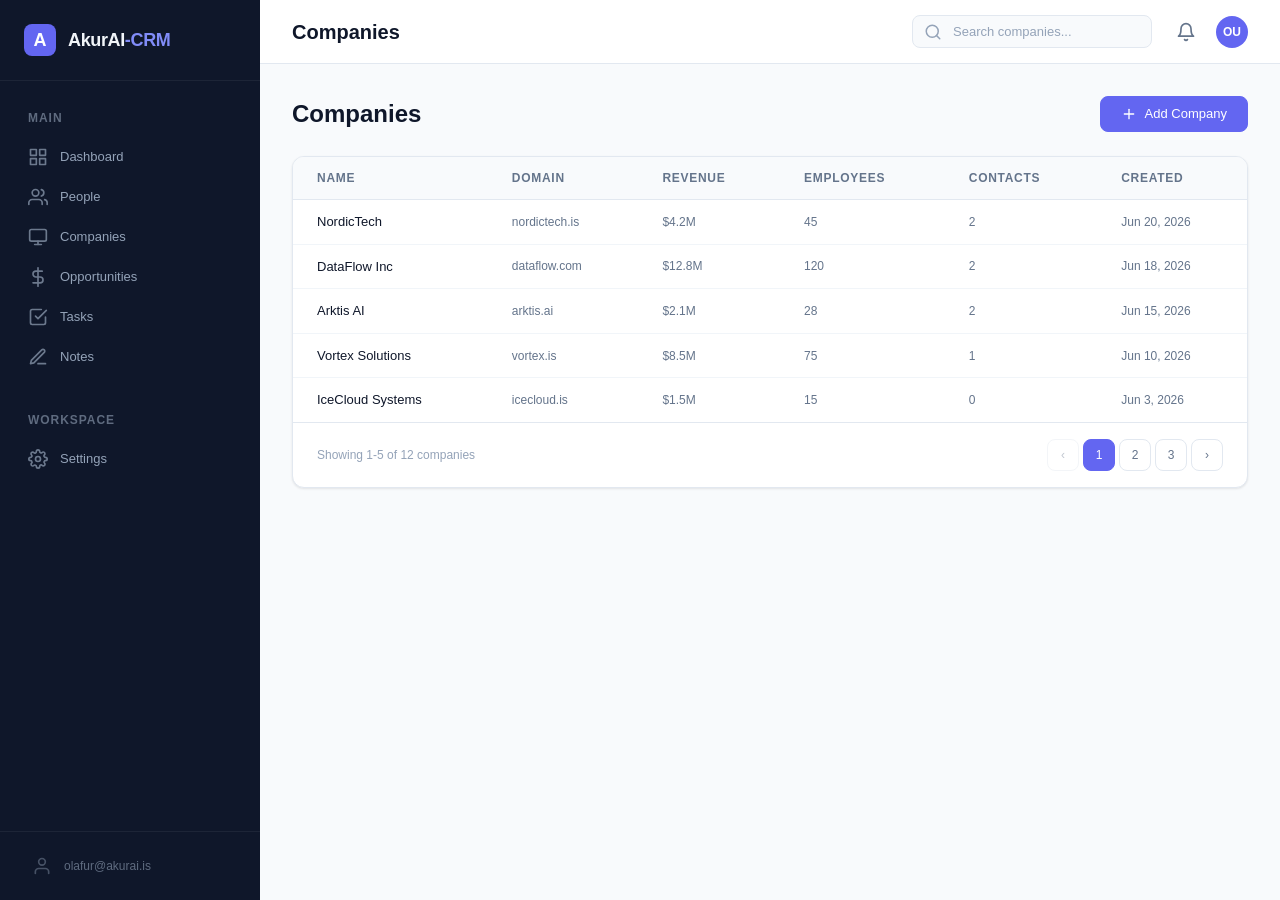
==== site/frontend/companies.html @ d7881502 "feat: initial AkurAI-CRM implementation - Core data model: Person, Company, Opportunity, Task, Note " ====
<!DOCTYPE html>
<html lang="en">
<head>
  <meta charset="UTF-8">
  <meta name="viewport" content="width=device-width, initial-scale=1.0">
  <title>Companies — AkurAI-CRM</title>
  <link rel="stylesheet" href="styles.css">
</head>
<body>
  <div class="app-shell">
    <aside class="sidebar">
      <div class="sidebar-brand">
        <div class="sidebar-brand-icon">A</div>
        <div class="sidebar-brand-text">AkurAI<span>-CRM</span></div>
      </div>
      <nav class="sidebar-nav">
        <div class="sidebar-section">Main</div>
        <a href="/dashboard.html" class="nav-link">
          <svg viewBox="0 0 24 24" fill="none" stroke="currentColor" stroke-width="2" stroke-linecap="round" stroke-linejoin="round"><rect x="3" y="3" width="7" height="7"/><rect x="14" y="3" width="7" height="7"/><rect x="14" y="14" width="7" height="7"/><rect x="3" y="14" width="7" height="7"/></svg>
          Dashboard
        </a>
        <a href="/people.html" class="nav-link">
          <svg viewBox="0 0 24 24" fill="none" stroke="currentColor" stroke-width="2" stroke-linecap="round" stroke-linejoin="round"><path d="M17 21v-2a4 4 0 0 0-4-4H5a4 4 0 0 0-4 4v2"/><circle cx="9" cy="7" r="4"/><path d="M23 21v-2a4 4 0 0 0-3-3.87"/><path d="M16 3.13a4 4 0 0 1 0 7.75"/></svg>
          People
        </a>
        <a href="/companies.html" class="nav-link active">
          <svg viewBox="0 0 24 24" fill="none" stroke="currentColor" stroke-width="2" stroke-linecap="round" stroke-linejoin="round"><rect x="2" y="3" width="20" height="14" rx="2" ry="2"/><line x1="8" y1="21" x2="16" y2="21"/><line x1="12" y1="17" x2="12" y2="21"/></svg>
          Companies
        </a>
        <a href="/opportunities.html" class="nav-link">
          <svg viewBox="0 0 24 24" fill="none" stroke="currentColor" stroke-width="2" stroke-linecap="round" stroke-linejoin="round"><line x1="12" y1="1" x2="12" y2="23"/><path d="M17 5H9.5a3.5 3.5 0 0 0 0 7h5a3.5 3.5 0 0 1 0 7H6"/></svg>
          Opportunities
        </a>
        <a href="/tasks.html" class="nav-link">
          <svg viewBox="0 0 24 24" fill="none" stroke="currentColor" stroke-width="2" stroke-linecap="round" stroke-linejoin="round"><path d="M9 11l3 3L22 4"/><path d="M21 12v7a2 2 0 0 1-2 2H5a2 2 0 0 1-2-2V5a2 2 0 0 1 2-2h11"/></svg>
          Tasks
        </a>
        <a href="/notes.html" class="nav-link">
          <svg viewBox="0 0 24 24" fill="none" stroke="currentColor" stroke-width="2" stroke-linecap="round" stroke-linejoin="round"><path d="M12 20h9"/><path d="M16.5 3.5a2.121 2.121 0 0 1 3 3L7 19l-4 1 1-4L16.5 3.5z"/></svg>
          Notes
        </a>
        <div class="sidebar-section" style="margin-top:var(--space-4);">Workspace</div>
        <a href="/settings.html" class="nav-link">
          <svg viewBox="0 0 24 24" fill="none" stroke="currentColor" stroke-width="2" stroke-linecap="round" stroke-linejoin="round"><circle cx="12" cy="12" r="3"/><path d="M19.4 15a1.65 1.65 0 0 0 .33 1.82l.06.06a2 2 0 0 1 0 2.83 2 2 0 0 1-2.83 0l-.06-.06a1.65 1.65 0 0 0-1.82-.33 1.65 1.65 0 0 0-1 1.51V21a2 2 0 0 1-2 2 2 2 0 0 1-2-2v-.09A1.65 1.65 0 0 0 9 19.4a1.65 1.65 0 0 0-1.82.33l-.06.06a2 2 0 0 1-2.83 0 2 2 0 0 1 0-2.83l.06-.06A1.65 1.65 0 0 0 4.68 15a1.65 1.65 0 0 0-1.51-1H3a2 2 0 0 1-2-2 2 2 0 0 1 2-2h.09A1.65 1.65 0 0 0 4.6 9a1.65 1.65 0 0 0-.33-1.82l-.06-.06a2 2 0 0 1 0-2.83 2 2 0 0 1 2.83 0l.06.06A1.65 1.65 0 0 0 9 4.68a1.65 1.65 0 0 0 1-1.51V3a2 2 0 0 1 2-2 2 2 0 0 1 2 2v.09a1.65 1.65 0 0 0 1 1.51 1.65 1.65 0 0 0 1.82-.33l.06-.06a2 2 0 0 1 2.83 0 2 2 0 0 1 0 2.83l-.06.06a1.65 1.65 0 0 0-.33 1.82V9a1.65 1.65 0 0 0 1.51 1H21a2 2 0 0 1 2 2 2 2 0 0 1-2 2h-.09a1.65 1.65 0 0 0-1.51 1z"/></svg>
          Settings
        </a>
      </nav>
      <div class="sidebar-footer">
        <div class="nav-link" style="cursor:default;opacity:0.6;">
          <svg viewBox="0 0 24 24" fill="none" stroke="currentColor" stroke-width="2" stroke-linecap="round" stroke-linejoin="round"><path d="M20 21v-2a4 4 0 0 0-4-4H8a4 4 0 0 0-4 4v2"/><circle cx="12" cy="7" r="4"/></svg>
          <span style="font-size:var(--text-xs);">olafur@akurai.is</span>
        </div>
      </div>
    </aside>

    <div class="main-area">
      <header class="topbar">
        <div class="topbar-title">Companies</div>
        <div class="topbar-spacer"></div>
        <div class="search-bar" style="width:240px;">
          <svg viewBox="0 0 24 24" fill="none" stroke="currentColor" stroke-width="2" stroke-linecap="round" stroke-linejoin="round"><circle cx="11" cy="11" r="8"/><line x1="21" y1="21" x2="16.65" y2="16.65"/></svg>
          <input type="text" placeholder="Search companies..." id="search-companies">
        </div>
        <div class="topbar-actions">
          <button class="icon-btn" id="notif-btn">
            <svg viewBox="0 0 24 24" fill="none" stroke="currentColor" stroke-width="2" stroke-linecap="round" stroke-linejoin="round"><path d="M18 8A6 6 0 0 0 6 8c0 7-3 9-3 9h18s-3-2-3-9"/><path d="M13.73 21a2 2 0 0 1-3.46 0"/></svg>
          </button>
          <div class="avatar" id="avatar-btn" style="cursor:pointer;" title="Profile">OU</div>
        </div>
      </header>

      <div class="main-content">
        <div class="page-header">
          <h1>Companies</h1>
          <div class="page-header-actions">
            <a href="#" class="btn btn-primary" onclick="alert('Add Company modal would open')">
              <svg viewBox="0 0 24 24" fill="none" stroke="currentColor" stroke-width="2" stroke-linecap="round" stroke-linejoin="round"><line x1="12" y1="5" x2="12" y2="19"/><line x1="5" y1="12" x2="19" y2="12"/></svg>
              Add Company
            </a>
          </div>
        </div>

        <div class="table-container">
          <table>
            <thead>
              <tr>
                <th class="sortable">Name</th>
                <th>Domain</th>
                <th>Revenue</th>
                <th>Employees</th>
                <th>Contacts</th>
                <th>Created</th>
              </tr>
            </thead>
            <tbody id="companies-table-body">
              <tr>
                <td><a href="/company-detail.html" style="font-weight:var(--weight-medium);">NordicTech</a></td>
                <td class="cell-muted">nordictech.is</td>
                <td class="cell-muted">$4.2M</td>
                <td class="cell-muted">45</td>
                <td class="cell-muted">2</td>
                <td class="cell-muted">Jun 20, 2026</td>
              </tr>
              <tr>
                <td><a href="/company-detail.html" style="font-weight:var(--weight-medium);">DataFlow Inc</a></td>
                <td class="cell-muted">dataflow.com</td>
                <td class="cell-muted">$12.8M</td>
                <td class="cell-muted">120</td>
                <td class="cell-muted">2</td>
                <td class="cell-muted">Jun 18, 2026</td>
              </tr>
              <tr>
                <td><a href="/company-detail.html" style="font-weight:var(--weight-medium);">Arktis AI</a></td>
                <td class="cell-muted">arktis.ai</td>
                <td class="cell-muted">$2.1M</td>
                <td class="cell-muted">28</td>
                <td class="cell-muted">2</td>
                <td class="cell-muted">Jun 15, 2026</td>
              </tr>
              <tr>
                <td><a href="/company-detail.html" style="font-weight:var(--weight-medium);">Vortex Solutions</a></td>
                <td class="cell-muted">vortex.is</td>
                <td class="cell-muted">$8.5M</td>
                <td class="cell-muted">75</td>
                <td class="cell-muted">1</td>
                <td class="cell-muted">Jun 10, 2026</td>
              </tr>
              <tr>
                <td><a href="/company-detail.html" style="font-weight:var(--weight-medium);">IceCloud Systems</a></td>
                <td class="cell-muted">icecloud.is</td>
                <td class="cell-muted">$1.5M</td>
                <td class="cell-muted">15</td>
                <td class="cell-muted">0</td>
                <td class="cell-muted">Jun 3, 2026</td>
              </tr>
            </tbody>
          </table>

          <div class="pagination">
            <div class="pagination-info">Showing 1-5 of 12 companies</div>
            <div class="pagination-buttons">
              <button class="pagination-btn" disabled>&lsaquo;</button>
              <button class="pagination-btn active">1</button>
              <button class="pagination-btn">2</button>
              <button class="pagination-btn">3</button>
              <button class="pagination-btn">&rsaquo;</button>
            </div>
          </div>
        </div>
      </div>
    </div>
  </div>

  <div class="toast-container" id="toast-container"></div>
  <script type="module" src="app.js"></script>
</body>
</html>
---- site/frontend/styles.css ----
/* ============================================================
   AkurAI-CRM Design System — Native ESM, No Build
   ============================================================ */

/* ----- Design Tokens ----- */
:root {
  --color-sidebar-bg: #0f172a;
  --color-sidebar-hover: #1e293b;
  --color-sidebar-active: #312e81;
  --color-sidebar-text: #94a3b8;
  --color-sidebar-text-active: #f1f5f9;
  --color-sidebar-brand: #818cf8;

  --color-bg: #f8fafc;
  --color-surface: #ffffff;
  --color-surface-hover: #f1f5f9;
  --color-border: #e2e8f0;
  --color-border-light: #f1f5f9;

  --color-primary: #6366f1;
  --color-primary-hover: #4f46e5;
  --color-primary-light: #eef2ff;
  --color-primary-subtle: rgba(99, 102, 241, 0.08);

  --color-success: #22c55e;
  --color-success-light: #dcfce7;
  --color-warning: #f59e0b;
  --color-warning-light: #fef3c7;
  --color-danger: #ef4444;
  --color-danger-light: #fee2e2;
  --color-info: #3b82f6;
  --color-info-light: #dbeafe;

  --color-text: #0f172a;
  --color-text-secondary: #64748b;
  --color-text-tertiary: #94a3b8;
  --color-text-inverse: #ffffff;

  --font-sans: -apple-system, BlinkMacSystemFont, 'Segoe UI', 'Inter', Roboto, Oxygen, Ubuntu, Cantarell, sans-serif;
  --font-mono: 'SF Mono', 'Fira Code', 'JetBrains Mono', Menlo, monospace;

  --text-xs: 0.75rem;
  --text-sm: 0.813rem;
  --text-base: 0.938rem;
  --text-lg: 1.125rem;
  --text-xl: 1.25rem;
  --text-2xl: 1.5rem;
  --text-3xl: 1.875rem;

  --leading-tight: 1.25;
  --leading-normal: 1.5;
  --leading-relaxed: 1.625;

  --weight-normal: 400;
  --weight-medium: 500;
  --weight-semibold: 600;
  --weight-bold: 700;

  --space-1: 0.25rem;
  --space-2: 0.5rem;
  --space-3: 0.75rem;
  --space-4: 1rem;
  --space-5: 1.25rem;
  --space-6: 1.5rem;
  --space-8: 2rem;
  --space-10: 2.5rem;
  --space-12: 3rem;
  --space-16: 4rem;

  --radius-sm: 6px;
  --radius-md: 8px;
  --radius-lg: 12px;
  --radius-xl: 16px;
  --radius-full: 9999px;

  --shadow-xs: 0 1px 2px rgba(0, 0, 0, 0.03);
  --shadow-sm: 0 1px 3px rgba(0, 0, 0, 0.06), 0 1px 2px rgba(0, 0, 0, 0.04);
  --shadow-md: 0 4px 6px -1px rgba(0, 0, 0, 0.07), 0 2px 4px -1px rgba(0, 0, 0, 0.04);
  --shadow-lg: 0 10px 15px -3px rgba(0, 0, 0, 0.08), 0 4px 6px -2px rgba(0, 0, 0, 0.04);
  --shadow-xl: 0 20px 25px -5px rgba(0, 0, 0, 0.1), 0 10px 10px -5px rgba(0, 0, 0, 0.04);

  --sidebar-width: 260px;
  --topbar-height: 64px;
  --transition-fast: 150ms ease;
  --transition-base: 200ms ease;
  --transition-slow: 300ms ease;
}

/* ----- Reset & Base ----- */
*, *::before, *::after { box-sizing: border-box; margin: 0; padding: 0; }
html { font-size: 16px; -webkit-font-smoothing: antialiased; -moz-osx-font-smoothing: grayscale; }
body { font-family: var(--font-sans); font-size: var(--text-base); line-height: var(--leading-normal); color: var(--color-text); background: var(--color-bg); }
a { color: var(--color-primary); text-decoration: none; transition: color var(--transition-fast); }
a:hover { color: var(--color-primary-hover); }
img { max-width: 100%; height: auto; display: block; }
button { font-family: inherit; cursor: pointer; }
input, textarea, select { font-family: inherit; }
ul, ol { list-style: none; }
h1, h2, h3, h4, h5, h6 { font-weight: var(--weight-semibold); line-height: var(--leading-tight); color: var(--color-text); }

/* ----- Layout Shell ----- */
.app-shell { display: flex; min-height: 100vh; }
.main-area { flex: 1; display: flex; flex-direction: column; min-width: 0; margin-left: var(--sidebar-width); }
.main-content { flex: 1; padding: var(--space-8); overflow-y: auto; }

/* ----- Sidebar ----- */
.sidebar { position: fixed; top: 0; left: 0; width: var(--sidebar-width); height: 100vh; background: var(--color-sidebar-bg); display: flex; flex-direction: column; z-index: 50; overflow-y: auto; }
.sidebar-brand { display: flex; align-items: center; gap: var(--space-3); padding: var(--space-6); border-bottom: 1px solid rgba(255,255,255,0.06); }
.sidebar-brand-icon { width: 32px; height: 32px; background: var(--color-primary); border-radius: var(--radius-md); display: flex; align-items: center; justify-content: center; color: #fff; font-weight: var(--weight-bold); font-size: var(--text-lg); flex-shrink: 0; }
.sidebar-brand-text { font-size: var(--text-lg); font-weight: var(--weight-bold); color: var(--color-sidebar-text-active); letter-spacing: -0.02em; }
.sidebar-brand-text span { color: var(--color-sidebar-brand); }

.sidebar-nav { flex: 1; padding: var(--space-3) var(--space-3); display: flex; flex-direction: column; gap: var(--space-1); }
.sidebar-section { padding: var(--space-4) var(--space-4) var(--space-2); font-size: var(--text-xs); font-weight: var(--weight-semibold); text-transform: uppercase; letter-spacing: 0.08em; color: var(--color-sidebar-text); opacity: 0.6; }

.nav-link { display: flex; align-items: center; gap: var(--space-3); padding: var(--space-2) var(--space-4); border-radius: var(--radius-md); color: var(--color-sidebar-text); font-size: var(--text-sm); font-weight: var(--weight-medium); transition: all var(--transition-fast); text-decoration: none; }
.nav-link:hover { background: var(--color-sidebar-hover); color: var(--color-sidebar-text-active); }
.nav-link.active { background: var(--color-sidebar-active); color: var(--color-sidebar-text-active); }
.nav-link svg { width: 20px; height: 20px; flex-shrink: 0; opacity: 0.7; }
.nav-link.active svg { opacity: 1; }
.nav-link .badge { margin-left: auto; }

.sidebar-footer { padding: var(--space-4); border-top: 1px solid rgba(255,255,255,0.06); }

/* ----- Top Bar / Header ----- */
.topbar { height: var(--topbar-height); display: flex; align-items: center; padding: 0 var(--space-8); border-bottom: 1px solid var(--color-border); background: var(--color-surface); gap: var(--space-4); flex-shrink: 0; }
.topbar-title { font-size: var(--text-xl); font-weight: var(--weight-semibold); color: var(--color-text); }
.topbar-spacer { flex: 1; }

.search-bar { position: relative; width: 320px; }
.search-bar svg { position: absolute; left: var(--space-3); top: 50%; transform: translateY(-50%); width: 18px; height: 18px; color: var(--color-text-tertiary); pointer-events: none; }
.search-bar input { width: 100%; padding: var(--space-2) var(--space-4) var(--space-2) var(--space-10); border: 1px solid var(--color-border); border-radius: var(--radius-md); font-size: var(--text-sm); color: var(--color-text); background: var(--color-bg); transition: all var(--transition-fast); outline: none; }
.search-bar input:focus { border-color: var(--color-primary); background: var(--color-surface); box-shadow: 0 0 0 3px var(--color-primary-subtle); }
.search-bar input::placeholder { color: var(--color-text-tertiary); }

.topbar-actions { display: flex; align-items: center; gap: var(--space-3); }

.icon-btn { width: 36px; height: 36px; border-radius: var(--radius-md); border: none; background: transparent; color: var(--color-text-secondary); display: flex; align-items: center; justify-content: center; transition: all var(--transition-fast); position: relative; }
.icon-btn:hover { background: var(--color-surface-hover); color: var(--color-text); }
.icon-btn svg { width: 20px; height: 20px; }
.icon-btn .dot { position: absolute; top: 6px; right: 6px; width: 8px; height: 8px; background: var(--color-danger); border-radius: 50%; border: 2px solid var(--color-surface); }

.avatar { width: 32px; height: 32px; border-radius: var(--radius-full); background: var(--color-primary); color: #fff; display: flex; align-items: center; justify-content: center; font-size: var(--text-xs); font-weight: var(--weight-bold); flex-shrink: 0; }
.avatar-sm { width: 28px; height: 28px; font-size: 10px; }
.avatar-lg { width: 48px; height: 48px; font-size: var(--text-lg); }
.avatar-initials { text-transform: uppercase; letter-spacing: 0.02em; }

/* ----- Cards ----- */
.card { background: var(--color-surface); border: 1px solid var(--color-border); border-radius: var(--radius-lg); padding: var(--space-6); box-shadow: var(--shadow-sm); transition: box-shadow var(--transition-base), border-color var(--transition-base); }
.card:hover { box-shadow: var(--shadow-md); }
.card-header { display: flex; align-items: center; justify-content: space-between; margin-bottom: var(--space-4); }
.card-title { font-size: var(--text-base); font-weight: var(--weight-semibold); color: var(--color-text); }
.card-body { }
.card-footer { margin-top: var(--space-4); padding-top: var(--space-4); border-top: 1px solid var(--color-border); }

/* Stat Cards */
.stats-grid { display: grid; grid-template-columns: repeat(4, 1fr); gap: var(--space-6); margin-bottom: var(--space-8); }
.stat-card { background: var(--color-surface); border: 1px solid var(--color-border); border-radius: var(--radius-lg); padding: var(--space-6); box-shadow: var(--shadow-sm); }
.stat-card .stat-label { font-size: var(--text-sm); color: var(--color-text-secondary); margin-bottom: var(--space-1); }
.stat-card .stat-value { font-size: var(--text-2xl); font-weight: var(--weight-bold); color: var(--color-text); line-height: 1.2; }
.stat-card .stat-change { font-size: var(--text-xs); color: var(--color-success); margin-top: var(--space-1); }
.stat-card .stat-icon { width: 40px; height: 40px; border-radius: var(--radius-md); display: flex; align-items: center; justify-content: center; margin-bottom: var(--space-3); }
.stat-card .stat-icon svg { width: 20px; height: 20px; }
.stat-card .stat-icon.indigo { background: var(--color-primary-light); color: var(--color-primary); }
.stat-card .stat-icon.green { background: var(--color-success-light); color: var(--color-success); }
.stat-card .stat-icon.amber { background: var(--color-warning-light); color: var(--color-warning); }
.stat-card .stat-icon.blue { background: var(--color-info-light); color: var(--color-info); }

/* ----- Buttons ----- */
.btn { display: inline-flex; align-items: center; gap: var(--space-2); padding: var(--space-2) var(--space-5); border-radius: var(--radius-md); font-size: var(--text-sm); font-weight: var(--weight-medium); border: 1px solid transparent; transition: all var(--transition-fast); white-space: nowrap; line-height: 1.4; }
.btn svg { width: 16px; height: 16px; }
.btn-primary { background: var(--color-primary); color: #fff; border-color: var(--color-primary); }
.btn-primary:hover { background: var(--color-primary-hover); border-color: var(--color-primary-hover); }
.btn-secondary { background: var(--color-surface); color: var(--color-text); border-color: var(--color-border); }
.btn-secondary:hover { background: var(--color-surface-hover); border-color: var(--color-text-tertiary); }
.btn-danger { background: var(--color-danger); color: #fff; border-color: var(--color-danger); }
.btn-danger:hover { background: #dc2626; border-color: #dc2626; }
.btn-ghost { background: transparent; color: var(--color-text-secondary); border-color: transparent; }
.btn-ghost:hover { background: var(--color-surface-hover); color: var(--color-text); }
.btn-sm { padding: var(--space-1) var(--space-3); font-size: var(--text-xs); }
.btn-lg { padding: var(--space-3) var(--space-6); font-size: var(--text-base); }
.btn-icon { width: 36px; height: 36px; padding: 0; justify-content: center; }
.btn-group { display: flex; gap: var(--space-2); }

/* ----- Forms ----- */
.form-group { margin-bottom: var(--space-5); }
.form-label { display: block; font-size: var(--text-sm); font-weight: var(--weight-medium); color: var(--color-text); margin-bottom: var(--space-1); }
.form-label .optional { color: var(--color-text-tertiary); font-weight: var(--weight-normal); }
.form-input, .form-select, .form-textarea { width: 100%; padding: var(--space-2) var(--space-3); border: 1px solid var(--color-border); border-radius: var(--radius-md); font-size: var(--text-sm); color: var(--color-text); background: var(--color-surface); transition: all var(--transition-fast); outline: none; }
.form-input:focus, .form-select:focus, .form-textarea:focus { border-color: var(--color-primary); box-shadow: 0 0 0 3px var(--color-primary-subtle); }
.form-input::placeholder, .form-textarea::placeholder { color: var(--color-text-tertiary); }
.form-textarea { resize: vertical; min-height: 80px; }
.form-select { appearance: none; background-image: url("data:image/svg+xml,%3Csvg xmlns='http://www.w3.org/2000/svg' width='12' height='12' fill='%2394a3b8' viewBox='0 0 16 16'%3E%3Cpath d='M8 11L3 6h10z'/%3E%3C/svg%3E"); background-repeat: no-repeat; background-position: right 10px center; padding-right: 32px; }
.form-hint { font-size: var(--text-xs); color: var(--color-text-tertiary); margin-top: var(--space-1); }
.form-row { display: grid; grid-template-columns: 1fr 1fr; gap: var(--space-4); }
.form-actions { display: flex; gap: var(--space-3); justify-content: flex-end; margin-top: var(--space-6); padding-top: var(--space-4); border-top: 1px solid var(--color-border); }
.form-inline { display: flex; align-items: center; gap: var(--space-2); }
.form-checkbox { display: flex; align-items: center; gap: var(--space-2); cursor: pointer; font-size: var(--text-sm); }
.form-checkbox input[type="checkbox"] { width: 16px; height: 16px; accent-color: var(--color-primary); cursor: pointer; }

/* ----- Tables ----- */
.table-container { background: var(--color-surface); border: 1px solid var(--color-border); border-radius: var(--radius-lg); overflow: hidden; box-shadow: var(--shadow-sm); }
.table-toolbar { display: flex; align-items: center; justify-content: space-between; padding: var(--space-4) var(--space-6); border-bottom: 1px solid var(--color-border); gap: var(--space-4); }
.table-toolbar .search-bar { width: 240px; }
table { width: 100%; border-collapse: collapse; }
thead { background: var(--color-bg); }
thead th { padding: var(--space-3) var(--space-6); text-align: left; font-size: var(--text-xs); font-weight: var(--weight-semibold); text-transform: uppercase; letter-spacing: 0.06em; color: var(--color-text-secondary); border-bottom: 1px solid var(--color-border); white-space: nowrap; user-select: none; }
thead th.sortable { cursor: pointer; }
thead th.sortable:hover { color: var(--color-text); }
tbody tr { border-bottom: 1px solid var(--color-border-light); transition: background var(--transition-fast); }
tbody tr:last-child { border-bottom: none; }
tbody tr:hover { background: var(--color-surface-hover); }
tbody td { padding: var(--space-3) var(--space-6); font-size: var(--text-sm); color: var(--color-text); vertical-align: middle; }
tbody td a { color: var(--color-text); font-weight: var(--weight-medium); }
tbody td a:hover { color: var(--color-primary); }
table .cell-muted { color: var(--color-text-secondary); font-size: var(--text-xs); }

/* ----- Badges / Tags ----- */
.badge { display: inline-flex; align-items: center; padding: 2px 8px; border-radius: var(--radius-full); font-size: var(--text-xs); font-weight: var(--weight-medium); line-height: 1.5; white-space: nowrap; }
.badge-slate { background: #f1f5f9; color: #475569; }
.badge-blue { background: var(--color-info-light); color: #1d4ed8; }
.badge-indigo { background: var(--color-primary-light); color: var(--color-primary); }
.badge-violet { background: #ede9fe; color: #7c3aed; }
.badge-amber { background: var(--color-warning-light); color: #b45309; }
.badge-green { background: var(--color-success-light); color: #16a34a; }
.badge-red { background: var(--color-danger-light); color: #dc2626; }
.badge-gray { background: #f1f5f9; color: #64748b; }

/* ----- Kanban Board ----- */
.kanban-board { display: grid; grid-template-columns: repeat(7, 1fr); gap: var(--space-4); min-height: 500px; overflow-x: auto; padding-bottom: var(--space-4); }
.kanban-column { background: var(--color-bg); border: 1px solid var(--color-border); border-radius: var(--radius-lg); min-width: 200px; display: flex; flex-direction: column; }
.kanban-header { padding: var(--space-3) var(--space-4); font-size: var(--text-xs); font-weight: var(--weight-semibold); text-transform: uppercase; letter-spacing: 0.06em; border-bottom: 1px solid var(--color-border); display: flex; align-items: center; justify-content: space-between; }
.kanban-header .count { font-size: var(--text-xs); color: var(--color-text-tertiary); font-weight: var(--weight-normal); }
.kanban-cards { padding: var(--space-3); display: flex; flex-direction: column; gap: var(--space-3); flex: 1; }
.kanban-card { background: var(--color-surface); border: 1px solid var(--color-border); border-left: 3px solid var(--color-text-tertiary); border-radius: var(--radius-md); padding: var(--space-4); cursor: grab; transition: all var(--transition-fast); box-shadow: var(--shadow-xs); }
.kanban-card:hover { box-shadow: var(--shadow-md); border-color: var(--color-border); transform: translateY(-1px); }
.kanban-card:active { cursor: grabbing; }
.kanban-card .card-title { font-size: var(--text-sm); font-weight: var(--weight-medium); margin-bottom: var(--space-1); }
.kanban-card .card-subtitle { font-size: var(--text-xs); color: var(--color-text-secondary); }
.kanban-card .card-footer { display: flex; align-items: center; justify-content: space-between; margin-top: var(--space-3); padding-top: var(--space-2); border-top: 1px solid var(--color-border-light); }
.kanban-card .card-amount { font-size: var(--text-sm); font-weight: var(--weight-semibold); }
.kanban-dropzone { min-height: 60px; border: 2px dashed var(--color-border); border-radius: var(--radius-md); margin: var(--space-2); display: flex; align-items: center; justify-content: center; font-size: var(--text-xs); color: var(--color-text-tertiary); }

/* Column stage colors */
.kanban-column.new .kanban-card { border-left-color: #94a3b8; }
.kanban-column.screening .kanban-card { border-left-color: #60a5fa; }
.kanban-column.meeting .kanban-card { border-left-color: #818cf8; }
.kanban-column.proposal .kanban-card { border-left-color: #a78bfa; }
.kanban-column.negotiation .kanban-card { border-left-color: #f59e0b; }
.kanban-column.won .kanban-card { border-left-color: #22c55e; }
.kanban-column.lost .kanban-card { border-left-color: #ef4444; }

/* ----- Pipeline visualization ----- */
.pipeline-chart { display: flex; align-items: flex-end; gap: var(--space-3); height: 200px; padding: var(--space-4) 0; }
.pipeline-bar { flex: 1; display: flex; flex-direction: column; align-items: center; gap: var(--space-2); }
.pipeline-bar .bar { width: 100%; max-width: 60px; border-radius: var(--radius-sm) var(--radius-sm) 0 0; transition: height var(--transition-slow); min-height: 4px; }
.pipeline-bar .bar-label { font-size: var(--text-xs); color: var(--color-text-secondary); white-space: nowrap; }
.pipeline-bar .bar-value { font-size: var(--text-xs); font-weight: var(--weight-semibold); }

/* ----- Activity Feed / Timeline ----- */
.feed { display: flex; flex-direction: column; gap: 0; }
.feed-item { display: flex; gap: var(--space-4); padding: var(--space-4) 0; border-bottom: 1px solid var(--color-border-light); }
.feed-item:last-child { border-bottom: none; }
.feed-icon { width: 32px; height: 32px; border-radius: var(--radius-full); background: var(--color-bg); display: flex; align-items: center; justify-content: center; flex-shrink: 0; color: var(--color-text-secondary); }
.feed-icon svg { width: 16px; height: 16px; }
.feed-content { flex: 1; min-width: 0; }
.feed-content .feed-text { font-size: var(--text-sm); color: var(--color-text); }
.feed-content .feed-text strong { font-weight: var(--weight-semibold); }
.feed-content .feed-meta { font-size: var(--text-xs); color: var(--color-text-tertiary); margin-top: 2px; }
.feed-content .feed-preview { font-size: var(--text-xs); color: var(--color-text-secondary); margin-top: var(--space-1); }
.feed-dot { width: 8px; height: 8px; border-radius: 50%; margin-top: 6px; flex-shrink: 0; }
.feed-line { width: 2px; background: var(--color-border); margin: 0 auto; flex: 1; }

/* Timeline (vertical) */
.timeline { position: relative; padding-left: var(--space-8); }
.timeline::before { content: ''; position: absolute; left: 15px; top: 4px; bottom: 4px; width: 2px; background: var(--color-border); }
.timeline-item { position: relative; padding-bottom: var(--space-6); }
.timeline-item:last-child { padding-bottom: 0; }
.timeline-dot { position: absolute; left: calc(-1 * var(--space-8) + 8px); top: 4px; width: 16px; height: 16px; border-radius: 50%; background: var(--color-surface); border: 2px solid var(--color-border); z-index: 1; }
.timeline-dot.primary { border-color: var(--color-primary); background: var(--color-primary-light); }
.timeline-dot.success { border-color: var(--color-success); background: var(--color-success-light); }
.timeline-dot.warning { border-color: var(--color-warning); background: var(--color-warning-light); }
.timeline-dot.danger { border-color: var(--color-danger); background: var(--color-danger-light); }
.timeline-content { }
.timeline-title { font-size: var(--text-sm); font-weight: var(--weight-medium); }
.timeline-text { font-size: var(--text-sm); color: var(--color-text-secondary); margin-top: 2px; }
.timeline-meta { font-size: var(--text-xs); color: var(--color-text-tertiary); margin-top: 2px; }

/* ----- Tasks ----- */
.task-list { display: flex; flex-direction: column; }
.task-item { display: flex; align-items: center; gap: var(--space-3); padding: var(--space-3) var(--space-4); border-bottom: 1px solid var(--color-border-light); transition: background var(--transition-fast); }
.task-item:last-child { border-bottom: none; }
.task-item:hover { background: var(--color-surface-hover); }
.task-checkbox { width: 18px; height: 18px; accent-color: var(--color-primary); cursor: pointer; flex-shrink: 0; }
.task-title { flex: 1; font-size: var(--text-sm); color: var(--color-text); }
.task-item.done .task-title { text-decoration: line-through; color: var(--color-text-tertiary); }
.task-meta { display: flex; align-items: center; gap: var(--space-2); flex-shrink: 0; }
.task-due { font-size: var(--text-xs); color: var(--color-text-secondary); }
.task-entity { font-size: var(--text-xs); color: var(--color-primary); }
.task-filter-tabs { display: flex; gap: var(--space-1); padding: var(--space-3) var(--space-4); border-bottom: 1px solid var(--color-border); }
.task-filter-tab { padding: var(--space-1) var(--space-3); border-radius: var(--radius-sm); font-size: var(--text-xs); font-weight: var(--weight-medium); color: var(--color-text-secondary); cursor: pointer; border: none; background: transparent; transition: all var(--transition-fast); }
.task-filter-tab:hover { background: var(--color-surface-hover); color: var(--color-text); }
.task-filter-tab.active { background: var(--color-primary); color: #fff; }

/* ----- Notes Grid ----- */
.notes-grid { display: grid; grid-template-columns: repeat(auto-fill, minmax(300px, 1fr)); gap: var(--space-4); }
.note-card { background: var(--color-surface); border: 1px solid var(--color-border); border-radius: var(--radius-lg); padding: var(--space-5); cursor: pointer; transition: all var(--transition-fast); box-shadow: var(--shadow-sm); }
.note-card:hover { box-shadow: var(--shadow-md); transform: translateY(-2px); border-color: var(--color-primary-light); }
.note-card .note-date { font-size: var(--text-xs); color: var(--color-text-tertiary); margin-bottom: var(--space-2); }
.note-card .note-title { font-size: var(--text-base); font-weight: var(--weight-semibold); margin-bottom: var(--space-2); color: var(--color-text); }
.note-card .note-preview { font-size: var(--text-sm); color: var(--color-text-secondary); line-height: var(--leading-relaxed); display: -webkit-box; -webkit-line-clamp: 3; -webkit-box-orient: vertical; overflow: hidden; }
.note-card .note-tags { display: flex; gap: var(--space-2); margin-top: var(--space-3); flex-wrap: wrap; }

/* ----- Detail Panel / Slide Over ----- */
.detail-panel { background: var(--color-surface); border: 1px solid var(--color-border); border-radius: var(--radius-lg); box-shadow: var(--shadow-lg); }
.detail-header { display: flex; align-items: flex-start; gap: var(--space-5); padding: var(--space-8); border-bottom: 1px solid var(--color-border); }
.detail-avatar { width: 64px; height: 64px; border-radius: var(--radius-xl); background: var(--color-primary-light); color: var(--color-primary); display: flex; align-items: center; justify-content: center; font-size: var(--text-2xl); font-weight: var(--weight-bold); flex-shrink: 0; }
.detail-info { flex: 1; }
.detail-info h1 { font-size: var(--text-2xl); font-weight: var(--weight-bold); margin-bottom: var(--space-1); }
.detail-info .detail-subtitle { font-size: var(--text-sm); color: var(--color-text-secondary); }
.detail-info .detail-subtitle a { color: var(--color-primary); }

.detail-actions { display: flex; gap: var(--space-2); }

.detail-tabs { display: flex; gap: 0; border-bottom: 1px solid var(--color-border); padding: 0 var(--space-8); }
.detail-tab { padding: var(--space-3) var(--space-5); font-size: var(--text-sm); font-weight: var(--weight-medium); color: var(--color-text-secondary); border-bottom: 2px solid transparent; cursor: pointer; transition: all var(--transition-fast); background: transparent; border-top: none; border-left: none; border-right: none; }
.detail-tab:hover { color: var(--color-text); }
.detail-tab.active { color: var(--color-primary); border-bottom-color: var(--color-primary); }

.detail-body { padding: var(--space-8); }

.info-grid { display: grid; grid-template-columns: 1fr 1fr; gap: var(--space-6); }
.info-field { }
.info-field .info-label { font-size: var(--text-xs); font-weight: var(--weight-semibold); text-transform: uppercase; letter-spacing: 0.06em; color: var(--color-text-tertiary); margin-bottom: var(--space-1); }
.info-field .info-value { font-size: var(--text-sm); color: var(--color-text); }
.info-card { background: var(--color-bg); border: 1px solid var(--color-border); border-radius: var(--radius-md); padding: var(--space-5); margin-bottom: var(--space-4); }
.info-card h3 { font-size: var(--text-sm); font-weight: var(--weight-semibold); margin-bottom: var(--space-3); color: var(--color-text); }

/* Stage Progression */
.stage-progress { display: flex; align-items: center; gap: 0; padding: var(--space-4) 0; }
.stage-step { display: flex; flex-direction: column; align-items: center; gap: var(--space-1); flex: 1; position: relative; }
.stage-step .stage-circle { width: 28px; height: 28px; border-radius: 50%; display: flex; align-items: center; justify-content: center; font-size: 11px; font-weight: var(--weight-bold); border: 2px solid var(--color-border); background: var(--color-surface); color: var(--color-text-tertiary); z-index: 1; transition: all var(--transition-fast); }
.stage-step .stage-label { font-size: 10px; color: var(--color-text-tertiary); white-space: nowrap; text-align: center; }
.stage-step.completed .stage-circle { background: var(--color-success); border-color: var(--color-success); color: #fff; }
.stage-step.completed .stage-label { color: var(--color-success); }
.stage-step.active .stage-circle { background: var(--color-primary); border-color: var(--color-primary); color: #fff; box-shadow: 0 0 0 4px var(--color-primary-subtle); }
.stage-step.active .stage-label { color: var(--color-primary); font-weight: var(--weight-medium); }
.stage-connector { flex: 1; height: 2px; background: var(--color-border); margin: 0 -1px; }
.stage-connector.completed { background: var(--color-success); }

/* ----- Modal / Dialog ----- */
.modal-overlay { position: fixed; inset: 0; background: rgba(0, 0, 0, 0.5); backdrop-filter: blur(4px); display: flex; align-items: center; justify-content: center; z-index: 100; opacity: 0; visibility: hidden; transition: all var(--transition-base); }
.modal-overlay.open { opacity: 1; visibility: visible; }
.modal { background: var(--color-surface); border-radius: var(--radius-xl); box-shadow: var(--shadow-xl); width: 100%; max-width: 520px; max-height: 80vh; overflow-y: auto; transform: scale(0.95) translateY(10px); transition: transform var(--transition-base); }
.modal-overlay.open .modal { transform: scale(1) translateY(0); }
.modal-header { display: flex; align-items: center; justify-content: space-between; padding: var(--space-5) var(--space-6); border-bottom: 1px solid var(--color-border); }
.modal-header h2 { font-size: var(--text-lg); font-weight: var(--weight-semibold); }
.modal-close { width: 32px; height: 32px; border-radius: var(--radius-md); border: none; background: transparent; color: var(--color-text-secondary); display: flex; align-items: center; justify-content: center; cursor: pointer; transition: all var(--transition-fast); }
.modal-close:hover { background: var(--color-surface-hover); color: var(--color-text); }
.modal-body { padding: var(--space-6); }
.modal-footer { display: flex; align-items: center; justify-content: flex-end; gap: var(--space-3); padding: var(--space-4) var(--space-6); border-top: 1px solid var(--color-border); }

/* ----- Toast / Notifications ----- */
.toast-container { position: fixed; top: var(--space-4); right: var(--space-4); z-index: 200; display: flex; flex-direction: column; gap: var(--space-3); }
.toast { display: flex; align-items: center; gap: var(--space-3); padding: var(--space-3) var(--space-5); background: var(--color-surface); border: 1px solid var(--color-border); border-radius: var(--radius-md); box-shadow: var(--shadow-lg); font-size: var(--text-sm); min-width: 300px; max-width: 420px; animation: toastIn var(--transition-base) ease forwards; }
.toast.toast-success { border-left: 3px solid var(--color-success); }
.toast.toast-error { border-left: 3px solid var(--color-danger); }
.toast.toast-warning { border-left: 3px solid var(--color-warning); }
.toast.toast-info { border-left: 3px solid var(--color-info); }
.toast .toast-icon { width: 20px; height: 20px; flex-shrink: 0; }
.toast .toast-message { flex: 1; }
.toast .toast-close { width: 20px; height: 20px; border: none; background: transparent; cursor: pointer; color: var(--color-text-tertiary); padding: 0; display: flex; align-items: center; justify-content: center; flex-shrink: 0; }
.toast .toast-close:hover { color: var(--color-text); }
@keyframes toastIn { from { opacity: 0; transform: translateX(20px); } to { opacity: 1; transform: translateX(0); } }
@keyframes toastOut { from { opacity: 1; transform: translateX(0); } to { opacity: 0; transform: translateX(20px); } }

/* ----- Empty State ----- */
.empty-state { text-align: center; padding: var(--space-12) var(--space-6); }
.empty-state-icon { width: 64px; height: 64px; margin: 0 auto var(--space-4); background: var(--color-bg); border-radius: var(--radius-full); display: flex; align-items: center; justify-content: center; color: var(--color-text-tertiary); }
.empty-state-icon svg { width: 28px; height: 28px; }
.empty-state h3 { font-size: var(--text-lg); margin-bottom: var(--space-2); color: var(--color-text); }
.empty-state p { font-size: var(--text-sm); color: var(--color-text-secondary); max-width: 360px; margin: 0 auto var(--space-6); }

/* ----- Pagination ----- */
.pagination { display: flex; align-items: center; justify-content: space-between; padding: var(--space-4) var(--space-6); border-top: 1px solid var(--color-border); }
.pagination-info { font-size: var(--text-xs); color: var(--color-text-tertiary); }
.pagination-buttons { display: flex; gap: var(--space-1); }
.pagination-btn { width: 32px; height: 32px; border-radius: var(--radius-md); border: 1px solid var(--color-border); background: var(--color-surface); color: var(--color-text-secondary); display: flex; align-items: center; justify-content: center; font-size: var(--text-xs); cursor: pointer; transition: all var(--transition-fast); }
.pagination-btn:hover { background: var(--color-surface-hover); border-color: var(--color-text-tertiary); }
.pagination-btn.active { background: var(--color-primary); border-color: var(--color-primary); color: #fff; }
.pagination-btn:disabled { opacity: 0.4; cursor: not-allowed; }

/* ----- Loading / Skeleton ----- */
.skeleton { background: linear-gradient(90deg, var(--color-border-light) 25%, var(--color-border) 50%, var(--color-border-light) 75%); background-size: 200% 100%; animation: shimmer 1.5s infinite; border-radius: var(--radius-sm); }
.skeleton-text { height: 14px; margin-bottom: var(--space-2); width: 100%; }
.skeleton-text.short { width: 60%; }
.skeleton-avatar { width: 40px; height: 40px; border-radius: var(--radius-full); }
.skeleton-card { height: 100px; border-radius: var(--radius-lg); }
@keyframes shimmer { 0% { background-position: -200% 0; } 100% { background-position: 200% 0; } }

.loading-spinner { width: 24px; height: 24px; border: 3px solid var(--color-border); border-top-color: var(--color-primary); border-radius: 50%; animation: spin 0.6s linear infinite; }
.loading-spinner-sm { width: 16px; height: 16px; border-width: 2px; }
@keyframes spin { to { transform: rotate(360deg); } }

/* ----- Settings Layout ----- */
.settings-layout { display: flex; gap: var(--space-8); max-width: 960px; }
.settings-nav { width: 200px; flex-shrink: 0; }
.settings-nav-item { display: block; padding: var(--space-2) var(--space-4); border-radius: var(--radius-md); font-size: var(--text-sm); color: var(--color-text-secondary); cursor: pointer; transition: all var(--transition-fast); border: none; background: none; width: 100%; text-align: left; }
.settings-nav-item:hover { background: var(--color-surface-hover); color: var(--color-text); }
.settings-nav-item.active { background: var(--color-primary-light); color: var(--color-primary); font-weight: var(--weight-medium); }
.settings-section { flex: 1; }
.settings-section-title { font-size: var(--text-lg); font-weight: var(--weight-semibold); margin-bottom: var(--space-1); }
.settings-section-desc { font-size: var(--text-sm); color: var(--color-text-secondary); margin-bottom: var(--space-6); }
.settings-card { background: var(--color-surface); border: 1px solid var(--color-border); border-radius: var(--radius-lg); padding: var(--space-6); margin-bottom: var(--space-6); }

/* ----- Transitions ----- */
.fade-in { animation: fadeIn var(--transition-base) ease forwards; }
@keyframes fadeIn { from { opacity: 0; } to { opacity: 1; } }
.slide-up { animation: slideUp var(--transition-base) ease forwards; }
@keyframes slideUp { from { opacity: 0; transform: translateY(12px); } to { opacity: 1; transform: translateY(0); } }

/* ----- Login Page ----- */
.login-page { min-height: 100vh; display: flex; align-items: center; justify-content: center; background: linear-gradient(135deg, #0f172a 0%, #1e293b 50%, #0f172a 100%); position: relative; overflow: hidden; }
.login-page::before { content: ''; position: absolute; top: -50%; left: -50%; width: 200%; height: 200%; background: radial-gradient(circle at 30% 50%, rgba(99,102,241,0.08) 0%, transparent 50%), radial-gradient(circle at 70% 50%, rgba(99,102,241,0.06) 0%, transparent 50%); pointer-events: none; }
.login-card { position: relative; background: var(--color-surface); border-radius: var(--radius-xl); padding: var(--space-10); width: 100%; max-width: 420px; box-shadow: var(--shadow-xl); }
.login-brand { text-align: center; margin-bottom: var(--space-8); }
.login-brand .brand-icon { width: 48px; height: 48px; background: var(--color-primary); border-radius: var(--radius-lg); display: flex; align-items: center; justify-content: center; margin: 0 auto var(--space-4); color: #fff; font-size: var(--text-2xl); font-weight: var(--weight-bold); }
.login-brand h1 { font-size: var(--text-2xl); font-weight: var(--weight-bold); color: var(--color-text); }
.login-brand p { font-size: var(--text-sm); color: var(--color-text-secondary); margin-top: var(--space-1); }
.login-error { background: var(--color-danger-light); color: #dc2626; padding: var(--space-3) var(--space-4); border-radius: var(--radius-md); font-size: var(--text-sm); margin-bottom: var(--space-4); display: none; }
.login-footer { text-align: center; margin-top: var(--space-6); font-size: var(--text-sm); color: var(--color-text-secondary); }
.login-footer a { color: var(--color-primary); font-weight: var(--weight-medium); }

/* ----- Page Header ----- */
.page-header { display: flex; align-items: center; justify-content: space-between; margin-bottom: var(--space-6); }
.page-header h1 { font-size: var(--text-2xl); font-weight: var(--weight-bold); }
.page-header-actions { display: flex; gap: var(--space-3); }

/* ----- Two-column layout ----- */
.two-col { display: grid; grid-template-columns: 1fr 380px; gap: var(--space-8); }
.two-col-main { min-width: 0; }
.two-col-side { min-width: 0; }

/* ----- People list inline avatar ----- */
.person-cell { display: flex; align-items: center; gap: var(--space-3); }
.person-cell .avatar { width: 28px; height: 28px; font-size: 10px; }

/* ----- Responsive ----- */
@media (max-width: 1200px) {
  .stats-grid { grid-template-columns: repeat(2, 1fr); }
  .kanban-board { grid-template-columns: repeat(4, 1fr); }
  .info-grid { grid-template-columns: 1fr; }
}
@media (max-width: 768px) {
  .sidebar { transform: translateX(-100%); }
  .sidebar.open { transform: translateX(0); }
  .main-area { margin-left: 0; }
  .main-content { padding: var(--space-4); }
  .topbar { padding: 0 var(--space-4); }
  .stats-grid { grid-template-columns: 1fr 1fr; }
  .two-col { grid-template-columns: 1fr; }
  .search-bar { width: 200px; }
  .kanban-board { grid-template-columns: repeat(2, 1fr); }
  .settings-layout { flex-direction: column; }
  .settings-nav { width: 100%; display: flex; gap: var(--space-1); overflow-x: auto; }
  .form-row { grid-template-columns: 1fr; }
  .notes-grid { grid-template-columns: 1fr; }
  .detail-tabs { overflow-x: auto; }
  .login-card { margin: var(--space-4); padding: var(--space-6); }
}
@media (max-width: 480px) {
  .stats-grid { grid-template-columns: 1fr; }
  .kanban-board { grid-template-columns: 1fr; }
}
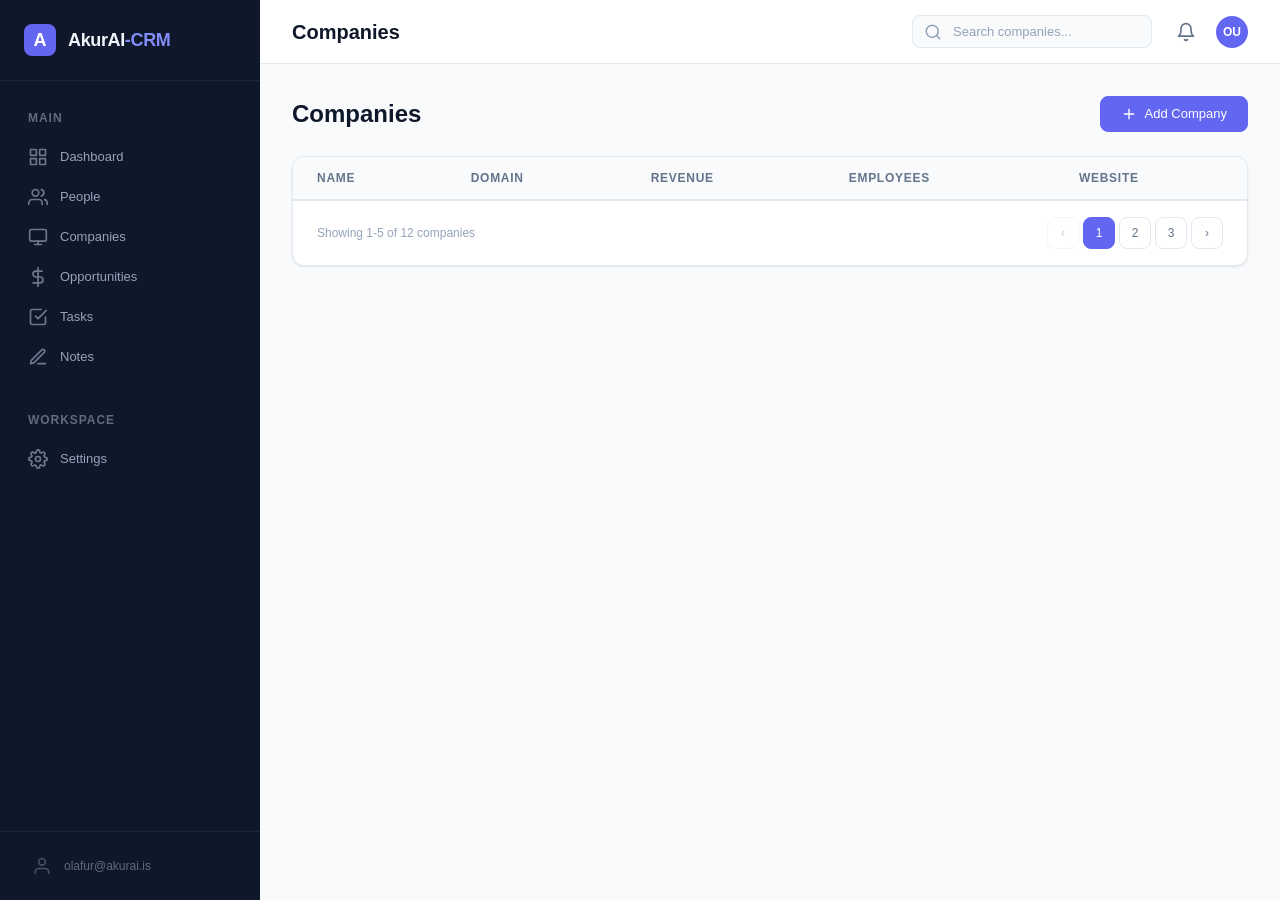
==== commit 09c53f7c: "fix: round 2 fixes - Wire record_timeline into create/update/delete handlers - Make all frontend pag" ====
--- a/site/frontend/companies.html
+++ b/site/frontend/companies.html
@@ -88,51 +88,10 @@
                 <th>Domain</th>
                 <th>Revenue</th>
                 <th>Employees</th>
-                <th>Contacts</th>
-                <th>Created</th>
+                <th>Website</th>
               </tr>
             </thead>
             <tbody id="companies-table-body">
-              <tr>
-                <td><a href="/company-detail.html" style="font-weight:var(--weight-medium);">NordicTech</a></td>
-                <td class="cell-muted">nordictech.is</td>
-                <td class="cell-muted">$4.2M</td>
-                <td class="cell-muted">45</td>
-                <td class="cell-muted">2</td>
-                <td class="cell-muted">Jun 20, 2026</td>
-              </tr>
-              <tr>
-                <td><a href="/company-detail.html" style="font-weight:var(--weight-medium);">DataFlow Inc</a></td>
-                <td class="cell-muted">dataflow.com</td>
-                <td class="cell-muted">$12.8M</td>
-                <td class="cell-muted">120</td>
-                <td class="cell-muted">2</td>
-                <td class="cell-muted">Jun 18, 2026</td>
-              </tr>
-              <tr>
-                <td><a href="/company-detail.html" style="font-weight:var(--weight-medium);">Arktis AI</a></td>
-                <td class="cell-muted">arktis.ai</td>
-                <td class="cell-muted">$2.1M</td>
-                <td class="cell-muted">28</td>
-                <td class="cell-muted">2</td>
-                <td class="cell-muted">Jun 15, 2026</td>
-              </tr>
-              <tr>
-                <td><a href="/company-detail.html" style="font-weight:var(--weight-medium);">Vortex Solutions</a></td>
-                <td class="cell-muted">vortex.is</td>
-                <td class="cell-muted">$8.5M</td>
-                <td class="cell-muted">75</td>
-                <td class="cell-muted">1</td>
-                <td class="cell-muted">Jun 10, 2026</td>
-              </tr>
-              <tr>
-                <td><a href="/company-detail.html" style="font-weight:var(--weight-medium);">IceCloud Systems</a></td>
-                <td class="cell-muted">icecloud.is</td>
-                <td class="cell-muted">$1.5M</td>
-                <td class="cell-muted">15</td>
-                <td class="cell-muted">0</td>
-                <td class="cell-muted">Jun 3, 2026</td>
-              </tr>
             </tbody>
           </table>
 
@@ -153,5 +112,12 @@
 
   <div class="toast-container" id="toast-container"></div>
   <script type="module" src="app.js"></script>
+  <script type="module">
+    import { loadTable, renderCompaniesTable } from './databinder.js';
+    document.addEventListener('DOMContentLoaded', async () => {
+      const data = await loadTable('companies', 'companies-table-body');
+      renderCompaniesTable(data, 'companies-table-body');
+    });
+  </script>
 </body>
 </html>
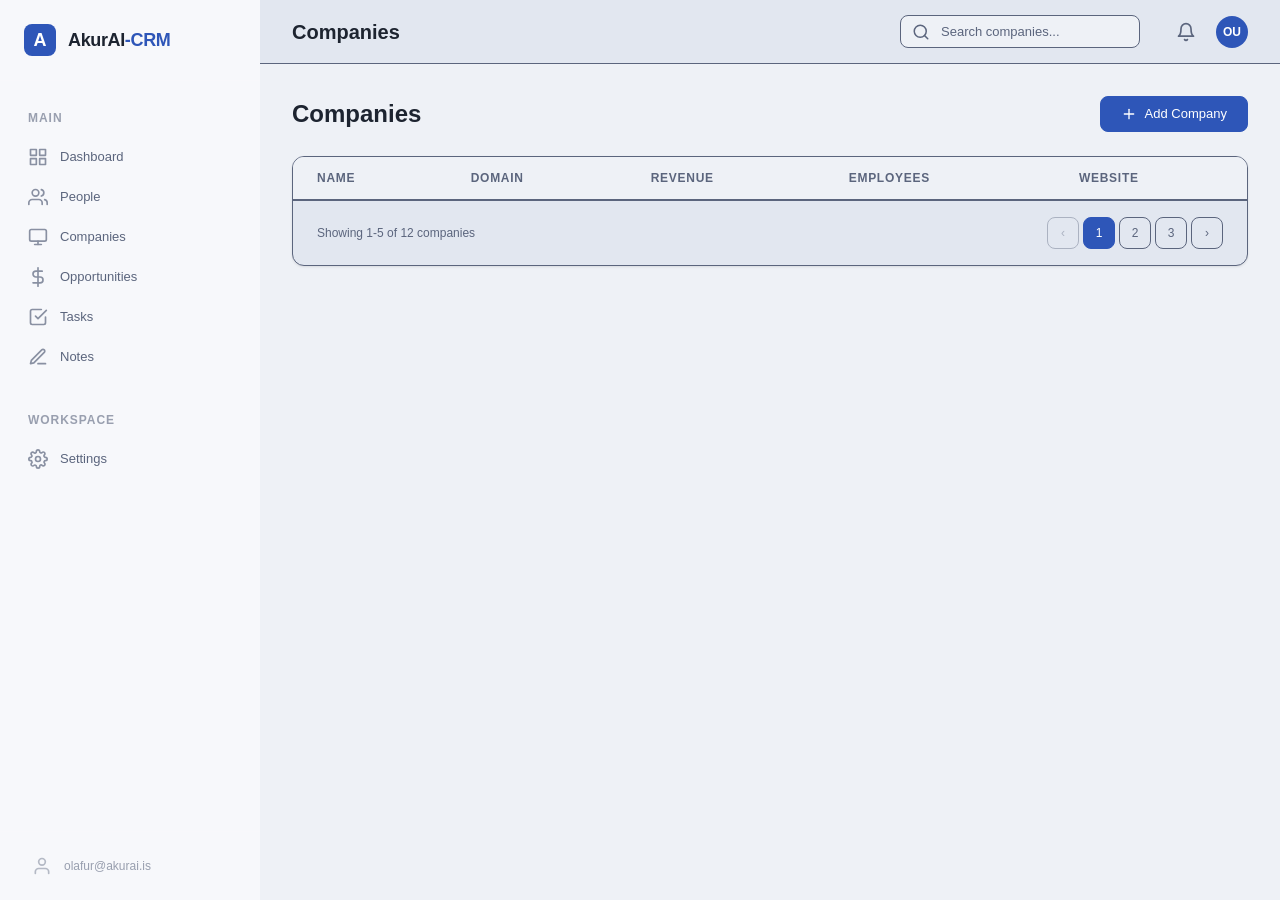
==== commit f21a8121: "release: v0.1.1" ====
--- a/site/frontend/companies.html
+++ b/site/frontend/companies.html
@@ -5,6 +5,9 @@
   <meta name="viewport" content="width=device-width, initial-scale=1.0">
   <title>Companies — AkurAI-CRM</title>
   <link rel="stylesheet" href="styles.css">
+  <link rel="stylesheet" href="themes.css">
+  <script>(function(){try{var t=localStorage.getItem("akurai-theme");if(!t)t=matchMedia("(prefers-color-scheme: light)").matches?"akurai-light":"akurai";document.documentElement.setAttribute("data-theme",t);}catch(e){}})()</script>
+  <script type="module" src="theme.js"></script>
 </head>
 <body>
   <div class="app-shell">
@@ -62,6 +65,7 @@
           <input type="text" placeholder="Search companies..." id="search-companies">
         </div>
         <div class="topbar-actions">
+          <span class="theme-picker" data-theme-picker></span>
           <button class="icon-btn" id="notif-btn">
             <svg viewBox="0 0 24 24" fill="none" stroke="currentColor" stroke-width="2" stroke-linecap="round" stroke-linejoin="round"><path d="M18 8A6 6 0 0 0 6 8c0 7-3 9-3 9h18s-3-2-3-9"/><path d="M13.73 21a2 2 0 0 1-3.46 0"/></svg>
           </button>
@@ -73,7 +77,7 @@
         <div class="page-header">
           <h1>Companies</h1>
           <div class="page-header-actions">
-            <a href="#" class="btn btn-primary" onclick="alert('Add Company modal would open')">
+            <a href="#" class="btn btn-primary" onclick="console.warn('Add Company modal would open')">
               <svg viewBox="0 0 24 24" fill="none" stroke="currentColor" stroke-width="2" stroke-linecap="round" stroke-linejoin="round"><line x1="12" y1="5" x2="12" y2="19"/><line x1="5" y1="12" x2="19" y2="12"/></svg>
               Add Company
             </a>
--- a/site/frontend/styles.css
+++ b/site/frontend/styles.css
@@ -3,37 +3,44 @@
    ============================================================ */
 
 /* ----- Design Tokens ----- */
+/* Color tokens aliased to AkurAI-Framework semantic tokens (themes.css).
+   Non-color tokens (spacing, type, layout) are independent and unchanged. */
 :root {
-  --color-sidebar-bg: #0f172a;
-  --color-sidebar-hover: #1e293b;
-  --color-sidebar-active: #312e81;
-  --color-sidebar-text: #94a3b8;
-  --color-sidebar-text-active: #f1f5f9;
-  --color-sidebar-brand: #818cf8;
-
-  --color-bg: #f8fafc;
-  --color-surface: #ffffff;
-  --color-surface-hover: #f1f5f9;
-  --color-border: #e2e8f0;
-  --color-border-light: #f1f5f9;
-
-  --color-primary: #6366f1;
-  --color-primary-hover: #4f46e5;
-  --color-primary-light: #eef2ff;
-  --color-primary-subtle: rgba(99, 102, 241, 0.08);
-
-  --color-success: #22c55e;
-  --color-success-light: #dcfce7;
-  --color-warning: #f59e0b;
-  --color-warning-light: #fef3c7;
-  --color-danger: #ef4444;
-  --color-danger-light: #fee2e2;
-  --color-info: #3b82f6;
-  --color-info-light: #dbeafe;
-
-  --color-text: #0f172a;
-  --color-text-secondary: #64748b;
-  --color-text-tertiary: #94a3b8;
+  /* Sidebar — uses deepest bg layer so it recedes behind content */
+  --color-sidebar-bg: var(--bg);
+  --color-sidebar-hover: var(--panel);
+  --color-sidebar-active: var(--panel-2);
+  --color-sidebar-text: var(--muted);
+  --color-sidebar-text-active: var(--fg);
+  --color-sidebar-brand: var(--accent);
+
+  /* Page / surface */
+  --color-bg: var(--bg-2);
+  --color-surface: var(--panel);
+  --color-surface-hover: var(--panel-2);
+  --color-border: var(--border-2);
+  --color-border-light: var(--border);
+
+  /* Accent / primary */
+  --color-primary: var(--accent);
+  --color-primary-hover: var(--accent-2);
+  --color-primary-light: color-mix(in srgb, var(--accent) 14%, var(--panel));
+  --color-primary-subtle: color-mix(in srgb, var(--accent) 8%, transparent);
+
+  /* Status */
+  --color-success: var(--ok);
+  --color-success-light: color-mix(in srgb, var(--ok) 14%, var(--panel));
+  --color-warning: var(--warn);
+  --color-warning-light: color-mix(in srgb, var(--warn) 14%, var(--panel));
+  --color-danger: var(--danger);
+  --color-danger-light: color-mix(in srgb, var(--danger) 14%, var(--panel));
+  --color-info: var(--info);
+  --color-info-light: color-mix(in srgb, var(--info) 14%, var(--panel));
+
+  /* Text */
+  --color-text: var(--fg);
+  --color-text-secondary: var(--muted);
+  --color-text-tertiary: var(--muted);
   --color-text-inverse: #ffffff;
 
   --font-sans: -apple-system, BlinkMacSystemFont, 'Segoe UI', 'Inter', Roboto, Oxygen, Ubuntu, Cantarell, sans-serif;
@@ -217,14 +224,15 @@
 
 /* ----- Badges / Tags ----- */
 .badge { display: inline-flex; align-items: center; padding: 2px 8px; border-radius: var(--radius-full); font-size: var(--text-xs); font-weight: var(--weight-medium); line-height: 1.5; white-space: nowrap; }
-.badge-slate { background: #f1f5f9; color: #475569; }
-.badge-blue { background: var(--color-info-light); color: #1d4ed8; }
-.badge-indigo { background: var(--color-primary-light); color: var(--color-primary); }
-.badge-violet { background: #ede9fe; color: #7c3aed; }
-.badge-amber { background: var(--color-warning-light); color: #b45309; }
-.badge-green { background: var(--color-success-light); color: #16a34a; }
-.badge-red { background: var(--color-danger-light); color: #dc2626; }
-.badge-gray { background: #f1f5f9; color: #64748b; }
+.badge-slate { background: var(--panel-2); color: var(--muted); }
+.badge-blue { background: var(--color-info-light); color: var(--info); }
+.badge-indigo { background: var(--color-primary-light); color: var(--accent); }
+.badge-violet { background: color-mix(in srgb, var(--accent-2) 14%, var(--panel)); color: var(--accent-2); }
+.badge-amber { background: var(--color-warning-light); color: var(--warn); }
+.badge-green { background: var(--color-success-light); color: var(--ok); }
+.badge-red { background: var(--color-danger-light); color: var(--danger); }
+.badge-gray { background: var(--panel-2); color: var(--muted); }
+.badge-new { background: var(--panel-2); color: var(--muted); }
 
 /* ----- Kanban Board ----- */
 .kanban-board { display: grid; grid-template-columns: repeat(7, 1fr); gap: var(--space-4); min-height: 500px; overflow-x: auto; padding-bottom: var(--space-4); }
@@ -242,13 +250,13 @@
 .kanban-dropzone { min-height: 60px; border: 2px dashed var(--color-border); border-radius: var(--radius-md); margin: var(--space-2); display: flex; align-items: center; justify-content: center; font-size: var(--text-xs); color: var(--color-text-tertiary); }
 
 /* Column stage colors */
-.kanban-column.new .kanban-card { border-left-color: #94a3b8; }
-.kanban-column.screening .kanban-card { border-left-color: #60a5fa; }
-.kanban-column.meeting .kanban-card { border-left-color: #818cf8; }
-.kanban-column.proposal .kanban-card { border-left-color: #a78bfa; }
-.kanban-column.negotiation .kanban-card { border-left-color: #f59e0b; }
-.kanban-column.won .kanban-card { border-left-color: #22c55e; }
-.kanban-column.lost .kanban-card { border-left-color: #ef4444; }
+.kanban-column.new .kanban-card { border-left-color: var(--muted); }
+.kanban-column.screening .kanban-card { border-left-color: var(--info); }
+.kanban-column.meeting .kanban-card { border-left-color: var(--accent); }
+.kanban-column.proposal .kanban-card { border-left-color: var(--accent-2); }
+.kanban-column.negotiation .kanban-card { border-left-color: var(--warn); }
+.kanban-column.won .kanban-card { border-left-color: var(--ok); }
+.kanban-column.lost .kanban-card { border-left-color: var(--danger); }
 
 /* ----- Pipeline visualization ----- */
 .pipeline-chart { display: flex; align-items: flex-end; gap: var(--space-3); height: 200px; padding: var(--space-4) 0; }
@@ -420,8 +428,8 @@
 @keyframes slideUp { from { opacity: 0; transform: translateY(12px); } to { opacity: 1; transform: translateY(0); } }
 
 /* ----- Login Page ----- */
-.login-page { min-height: 100vh; display: flex; align-items: center; justify-content: center; background: linear-gradient(135deg, #0f172a 0%, #1e293b 50%, #0f172a 100%); position: relative; overflow: hidden; }
-.login-page::before { content: ''; position: absolute; top: -50%; left: -50%; width: 200%; height: 200%; background: radial-gradient(circle at 30% 50%, rgba(99,102,241,0.08) 0%, transparent 50%), radial-gradient(circle at 70% 50%, rgba(99,102,241,0.06) 0%, transparent 50%); pointer-events: none; }
+.login-page { min-height: 100vh; display: flex; align-items: center; justify-content: center; background: var(--bg); position: relative; overflow: hidden; }
+.login-page::before { content: ''; position: absolute; top: -50%; left: -50%; width: 200%; height: 200%; background: radial-gradient(circle at 30% 50%, color-mix(in srgb, var(--accent) 8%, transparent) 0%, transparent 50%), radial-gradient(circle at 70% 50%, color-mix(in srgb, var(--accent) 6%, transparent) 0%, transparent 50%); pointer-events: none; }
 .login-card { position: relative; background: var(--color-surface); border-radius: var(--radius-xl); padding: var(--space-10); width: 100%; max-width: 420px; box-shadow: var(--shadow-xl); }
 .login-brand { text-align: center; margin-bottom: var(--space-8); }
 .login-brand .brand-icon { width: 48px; height: 48px; background: var(--color-primary); border-radius: var(--radius-lg); display: flex; align-items: center; justify-content: center; margin: 0 auto var(--space-4); color: #fff; font-size: var(--text-2xl); font-weight: var(--weight-bold); }
@@ -472,3 +480,29 @@
   .stats-grid { grid-template-columns: 1fr; }
   .kanban-board { grid-template-columns: 1fr; }
 }
+
+/* ----- Theme Picker — token-driven, re-themes with everything else ----- */
+.theme-picker { display: inline-flex; align-items: center; }
+.theme-select {
+  appearance: none;
+  -webkit-appearance: none;
+  font: inherit;
+  font-size: 13px;
+  font-weight: 500;
+  color: var(--fg);
+  background: var(--panel);
+  border: 1px solid var(--border-2);
+  border-radius: 8px;
+  padding: 6px 28px 6px 11px;
+  cursor: pointer;
+  line-height: 1.2;
+  background-image: linear-gradient(45deg, transparent 50%, var(--muted) 50%), linear-gradient(135deg, var(--muted) 50%, transparent 50%);
+  background-position: calc(100% - 15px) center, calc(100% - 10px) center;
+  background-size: 5px 5px, 5px 5px;
+  background-repeat: no-repeat;
+  transition: border-color .15s ease, background-color .15s ease;
+}
+.theme-select:hover { border-color: var(--fg); }
+.theme-select:focus-visible { outline: 2px solid var(--accent); outline-offset: 1px; }
+.theme-select optgroup { color: var(--fg); background: var(--panel); font-weight: 700; }
+.theme-select option { color: var(--fg); background: var(--panel); font-weight: 500; }
--- a/site/frontend/themes.css
+++ b/site/frontend/themes.css
@@ -0,0 +1,19 @@
+/* AkurAI-Framework themes — generated by akurai-css::theme. Do not edit by hand. */
+:root{--bg:#0a0c11;--bg-2:#0f131b;--panel:#141925;--panel-2:#1a2030;--border:#1a2030;--border-2:#8a93a8;--fg:#e7ebf3;--muted:#8a93a8;--dim:#1a2030;--accent:#5b8cff;--accent-2:#8a6bff;--ok:#3ddc84;--warn:#f5b945;--info:#58b2ff;--danger:#ff6b6b;--shadow:0 24px 60px -28px rgba(0,0,0,.55);color-scheme:dark;}
+:root[data-theme="akurai"]{--bg:#0a0c11;--bg-2:#0f131b;--panel:#141925;--panel-2:#1a2030;--border:#1a2030;--border-2:#8a93a8;--fg:#e7ebf3;--muted:#8a93a8;--dim:#1a2030;--accent:#5b8cff;--accent-2:#8a6bff;--ok:#3ddc84;--warn:#f5b945;--info:#58b2ff;--danger:#ff6b6b;--shadow:0 24px 60px -28px rgba(0,0,0,.55);color-scheme:dark;}
+:root[data-theme="akurai-light"]{--bg:#f7f8fb;--bg-2:#eef1f6;--panel:#e2e7f0;--panel-2:#cdd5e2;--border:#cdd5e2;--border-2:#5b657d;--fg:#1d2430;--muted:#5b657d;--dim:#cdd5e2;--accent:#2e56b8;--accent-2:#6d4bd8;--ok:#1f9d57;--warn:#b7791f;--info:#2570d4;--danger:#d92d20;--shadow:0 18px 45px -24px rgba(20,22,30,.16);color-scheme:light;}
+:root[data-theme="claude-code"]{--bg:#1f1e1b;--bg-2:#262320;--panel:#2f2b27;--panel-2:#3a352f;--border:#3a352f;--border-2:#8a8279;--fg:#e6e0d6;--muted:#8a8279;--dim:#3a352f;--accent:#cc785c;--accent-2:#a87b9e;--ok:#8a9a5b;--warn:#d9a05b;--info:#5b9aa0;--danger:#bf4d43;--shadow:0 24px 60px -28px rgba(0,0,0,.55);color-scheme:dark;}
+:root[data-theme="claude-code-light"]{--bg:#f5f1e8;--bg-2:#ece7da;--panel:#e0dac9;--panel-2:#cfc8b5;--border:#cfc8b5;--border-2:#6b6457;--fg:#3d3a34;--muted:#6b6457;--dim:#cfc8b5;--accent:#c15f3c;--accent-2:#8a5a7e;--ok:#5f7a3a;--warn:#b07a2e;--info:#3f7a80;--danger:#bf4d43;--shadow:0 18px 45px -24px rgba(20,22,30,.16);color-scheme:light;}
+:root[data-theme="nord"]{--bg:#2e3440;--bg-2:#3b4252;--panel:#434c5e;--panel-2:#4c566a;--border:#4c566a;--border-2:#d8dee9;--fg:#e5e9f0;--muted:#d8dee9;--dim:#4c566a;--accent:#81a1c1;--accent-2:#b48ead;--ok:#a3be8c;--warn:#ebcb8b;--info:#88c0d0;--danger:#bf616a;--shadow:0 24px 60px -28px rgba(0,0,0,.55);color-scheme:dark;}
+:root[data-theme="nord-light"]{--bg:#eceff4;--bg-2:#e5e9f0;--panel:#d8dee9;--panel-2:#aebacf;--border:#aebacf;--border-2:#4c566a;--fg:#2e3440;--muted:#4c566a;--dim:#aebacf;--accent:#5e81ac;--accent-2:#8a5a7e;--ok:#6e8b4f;--warn:#a9863a;--info:#2d7d8a;--danger:#b1444e;--shadow:0 18px 45px -24px rgba(20,22,30,.16);color-scheme:light;}
+:root[data-theme="catppuccin-mocha"]{--bg:#1e1e2e;--bg-2:#181825;--panel:#313244;--panel-2:#45475a;--border:#45475a;--border-2:#585b70;--fg:#cdd6f4;--muted:#585b70;--dim:#45475a;--accent:#89b4fa;--accent-2:#cba6f7;--ok:#a6e3a1;--warn:#f9e2af;--info:#94e2d5;--danger:#f38ba8;--shadow:0 24px 60px -28px rgba(0,0,0,.55);color-scheme:dark;}
+:root[data-theme="catppuccin-latte"]{--bg:#eff1f5;--bg-2:#e6e9ef;--panel:#ccd0da;--panel-2:#bcc0cc;--border:#bcc0cc;--border-2:#acb0be;--fg:#4c4f69;--muted:#acb0be;--dim:#bcc0cc;--accent:#1e66f5;--accent-2:#8839ef;--ok:#40a02b;--warn:#df8e1d;--info:#179299;--danger:#d20f39;--shadow:0 18px 45px -24px rgba(20,22,30,.16);color-scheme:light;}
+:root[data-theme="solarized-dark"]{--bg:#002b36;--bg-2:#073642;--panel:#586e75;--panel-2:#657b83;--border:#657b83;--border-2:#839496;--fg:#93a1a1;--muted:#839496;--dim:#657b83;--accent:#268bd2;--accent-2:#6c71c4;--ok:#859900;--warn:#b58900;--info:#2aa198;--danger:#dc322f;--shadow:0 24px 60px -28px rgba(0,0,0,.55);color-scheme:dark;}
+:root[data-theme="solarized-light"]{--bg:#fdf6e3;--bg-2:#eee8d5;--panel:#93a1a1;--panel-2:#839496;--border:#839496;--border-2:#657b83;--fg:#586e75;--muted:#657b83;--dim:#839496;--accent:#268bd2;--accent-2:#6c71c4;--ok:#859900;--warn:#b58900;--info:#2aa198;--danger:#dc322f;--shadow:0 18px 45px -24px rgba(20,22,30,.16);color-scheme:light;}
+:root[data-theme="gruvbox-dark"]{--bg:#282828;--bg-2:#3c3836;--panel:#504945;--panel-2:#665c54;--border:#665c54;--border-2:#bdae93;--fg:#d5c4a1;--muted:#bdae93;--dim:#665c54;--accent:#83a598;--accent-2:#d3869b;--ok:#b8bb26;--warn:#fabd2f;--info:#8ec07c;--danger:#fb4934;--shadow:0 24px 60px -28px rgba(0,0,0,.55);color-scheme:dark;}
+:root[data-theme="gruvbox-light"]{--bg:#fbf1c7;--bg-2:#ebdbb2;--panel:#d5c4a1;--panel-2:#bdae93;--border:#bdae93;--border-2:#665c54;--fg:#504945;--muted:#665c54;--dim:#bdae93;--accent:#076678;--accent-2:#8f3f71;--ok:#79740e;--warn:#b57614;--info:#427b58;--danger:#9d0006;--shadow:0 18px 45px -24px rgba(20,22,30,.16);color-scheme:light;}
+:root[data-theme="tokyo-night"]{--bg:#1a1b26;--bg-2:#16161e;--panel:#2f3549;--panel-2:#444b6a;--border:#444b6a;--border-2:#787c99;--fg:#a9b1d6;--muted:#787c99;--dim:#444b6a;--accent:#2ac3de;--accent-2:#bb9af7;--ok:#9ece6a;--warn:#0db9d7;--info:#b4f9f8;--danger:#c0caf5;--shadow:0 24px 60px -28px rgba(0,0,0,.55);color-scheme:dark;}
+:root[data-theme="tokyo-night-light"]{--bg:#d5d6db;--bg-2:#cbccd1;--panel:#dfe0e5;--panel-2:#9699a3;--border:#9699a3;--border-2:#4c505e;--fg:#343b59;--muted:#4c505e;--dim:#9699a3;--accent:#34548a;--accent-2:#5a4a78;--ok:#485e30;--warn:#166775;--info:#3e6968;--danger:#343b58;--shadow:0 18px 45px -24px rgba(20,22,30,.16);color-scheme:light;}
+:root[data-theme="rose-pine"]{--bg:#191724;--bg-2:#1f1d2e;--panel:#26233a;--panel-2:#6e6a86;--border:#6e6a86;--border-2:#908caa;--fg:#e0def4;--muted:#908caa;--dim:#6e6a86;--accent:#c4a7e7;--accent-2:#f6c177;--ok:#31748f;--warn:#ebbcba;--info:#9ccfd8;--danger:#eb6f92;--shadow:0 24px 60px -28px rgba(0,0,0,.55);color-scheme:dark;}
+:root[data-theme="rose-pine-dawn"]{--bg:#faf4ed;--bg-2:#fffaf3;--panel:#f2e9de;--panel-2:#9893a5;--border:#9893a5;--border-2:#797593;--fg:#575279;--muted:#797593;--dim:#9893a5;--accent:#907aa9;--accent-2:#ea9d34;--ok:#286983;--warn:#d7827e;--info:#56949f;--danger:#b4637a;--shadow:0 18px 45px -24px rgba(20,22,30,.16);color-scheme:light;}
+:root[data-theme="dracula"]{--bg:#282a36;--bg-2:#21222c;--panel:#44475a;--panel-2:#6272a4;--border:#6272a4;--border-2:#9ea8c7;--fg:#f8f8f2;--muted:#9ea8c7;--dim:#6272a4;--accent:#bd93f9;--accent-2:#ff79c6;--ok:#50fa7b;--warn:#f1fa8c;--info:#8be9fd;--danger:#ff5555;--shadow:0 24px 60px -28px rgba(0,0,0,.55);color-scheme:dark;}
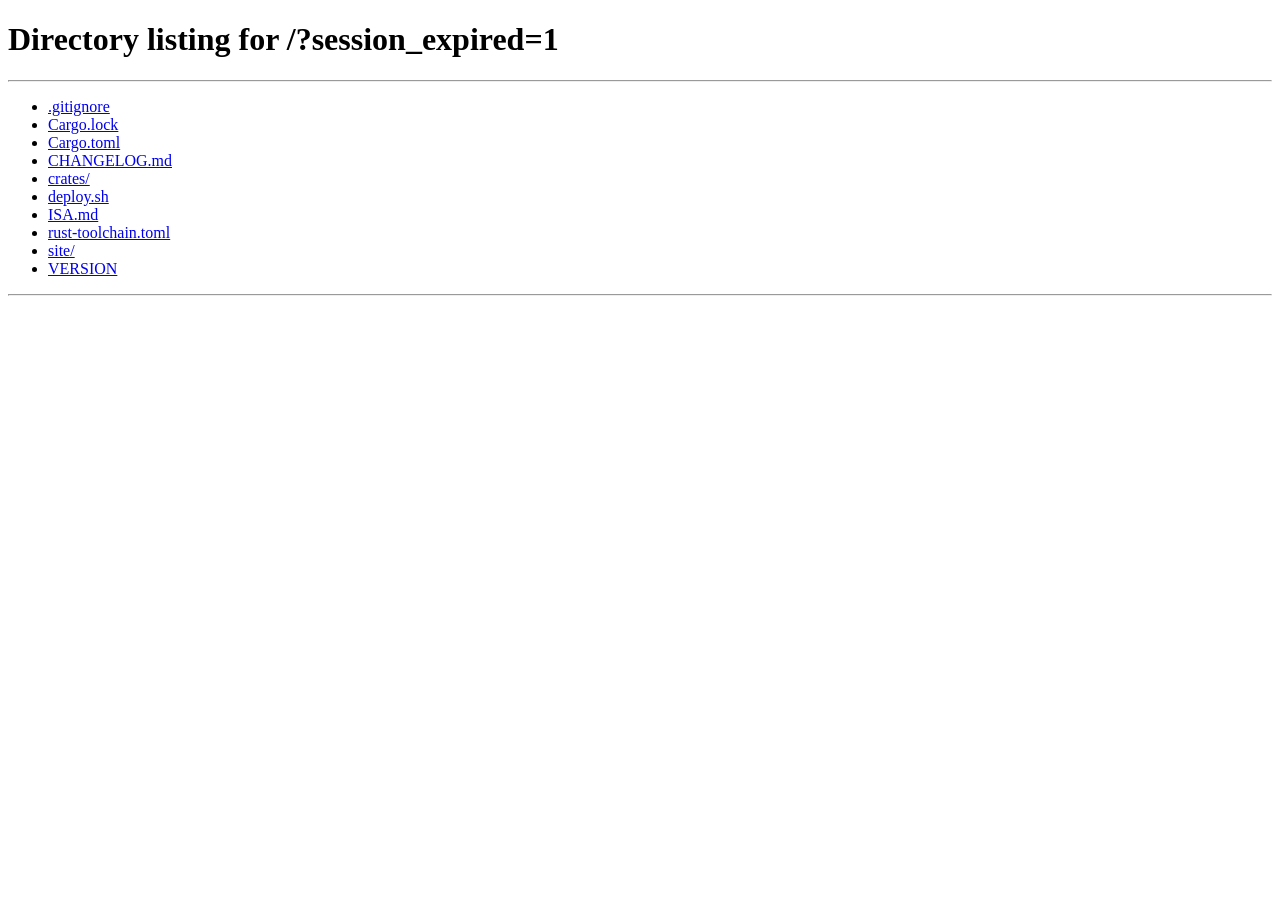
==== commit 894561ad: "frontend: add AkurAI brand mark SVG, favicon assets, gradient icon styles - Copy crm.svg → favicon.s" ====
--- a/site/frontend/companies.html
+++ b/site/frontend/companies.html
@@ -4,6 +4,8 @@
   <meta charset="UTF-8">
   <meta name="viewport" content="width=device-width, initial-scale=1.0">
   <title>Companies — AkurAI-CRM</title>
+  <link rel="icon" href="/favicon.svg" type="image/svg+xml" />
+  <link rel="apple-touch-icon" href="/apple-touch-icon.png" />
   <link rel="stylesheet" href="styles.css">
   <link rel="stylesheet" href="themes.css">
   <script>(function(){try{var t=localStorage.getItem("akurai-theme");if(!t)t=matchMedia("(prefers-color-scheme: light)").matches?"akurai-light":"akurai";document.documentElement.setAttribute("data-theme",t);}catch(e){}})()</script>
@@ -13,7 +15,7 @@
   <div class="app-shell">
     <aside class="sidebar">
       <div class="sidebar-brand">
-        <div class="sidebar-brand-icon">A</div>
+        <div class="sidebar-brand-icon"><svg viewBox="0 0 32 32" fill="currentColor" role="img" aria-label="AkurAI"><path fill-rule="evenodd" clip-rule="evenodd" d="M13.38 3.23c1.05-2.23 4.19-2.23 5.24 0l11.05 23.62A2.91 2.91 0 0 1 27.03 31h-3.42c-1.17 0-2.22-.7-2.67-1.78l-2.05-4.93h-5.78l-2.05 4.93A2.9 2.9 0 0 1 8.39 31H4.97a2.91 2.91 0 0 1-2.64-4.15L13.38 3.23ZM16 11.17l-5.13 13.1h10.26L16 11.17Z"/><path d="M10.38 20.54h11.24a2.23 2.23 0 0 1 0 4.46H10.38a2.23 2.23 0 0 1 0-4.46Z"/></svg></div>
         <div class="sidebar-brand-text">AkurAI<span>-CRM</span></div>
       </div>
       <nav class="sidebar-nav">
--- a/site/frontend/styles.css
+++ b/site/frontend/styles.css
@@ -113,7 +113,8 @@
 /* ----- Sidebar ----- */
 .sidebar { position: fixed; top: 0; left: 0; width: var(--sidebar-width); height: 100vh; background: var(--color-sidebar-bg); display: flex; flex-direction: column; z-index: 50; overflow-y: auto; }
 .sidebar-brand { display: flex; align-items: center; gap: var(--space-3); padding: var(--space-6); border-bottom: 1px solid rgba(255,255,255,0.06); }
-.sidebar-brand-icon { width: 32px; height: 32px; background: var(--color-primary); border-radius: var(--radius-md); display: flex; align-items: center; justify-content: center; color: #fff; font-weight: var(--weight-bold); font-size: var(--text-lg); flex-shrink: 0; }
+.sidebar-brand-icon { width: 32px; height: 32px; background: linear-gradient(150deg, var(--color-primary), var(--color-primary-hover)); border-radius: var(--radius-md); display: flex; align-items: center; justify-content: center; color: #fff; flex-shrink: 0; }
+.sidebar-brand-icon svg { width: 18px; height: 18px; display: block; }
 .sidebar-brand-text { font-size: var(--text-lg); font-weight: var(--weight-bold); color: var(--color-sidebar-text-active); letter-spacing: -0.02em; }
 .sidebar-brand-text span { color: var(--color-sidebar-brand); }
 
@@ -432,7 +433,8 @@
 .login-page::before { content: ''; position: absolute; top: -50%; left: -50%; width: 200%; height: 200%; background: radial-gradient(circle at 30% 50%, color-mix(in srgb, var(--accent) 8%, transparent) 0%, transparent 50%), radial-gradient(circle at 70% 50%, color-mix(in srgb, var(--accent) 6%, transparent) 0%, transparent 50%); pointer-events: none; }
 .login-card { position: relative; background: var(--color-surface); border-radius: var(--radius-xl); padding: var(--space-10); width: 100%; max-width: 420px; box-shadow: var(--shadow-xl); }
 .login-brand { text-align: center; margin-bottom: var(--space-8); }
-.login-brand .brand-icon { width: 48px; height: 48px; background: var(--color-primary); border-radius: var(--radius-lg); display: flex; align-items: center; justify-content: center; margin: 0 auto var(--space-4); color: #fff; font-size: var(--text-2xl); font-weight: var(--weight-bold); }
+.login-brand .brand-icon { width: 48px; height: 48px; background: linear-gradient(150deg, var(--color-primary), var(--color-primary-hover)); border-radius: var(--radius-lg); display: flex; align-items: center; justify-content: center; margin: 0 auto var(--space-4); color: #fff; }
+.login-brand .brand-icon svg { width: 28px; height: 28px; display: block; }
 .login-brand h1 { font-size: var(--text-2xl); font-weight: var(--weight-bold); color: var(--color-text); }
 .login-brand p { font-size: var(--text-sm); color: var(--color-text-secondary); margin-top: var(--space-1); }
 .login-error { background: var(--color-danger-light); color: #dc2626; padding: var(--space-3) var(--space-4); border-radius: var(--radius-md); font-size: var(--text-sm); margin-bottom: var(--space-4); display: none; }
--- a/site/frontend/themes.css
+++ b/site/frontend/themes.css
@@ -1,6 +1,6 @@
 /* AkurAI-Framework themes — generated by akurai-css::theme. Do not edit by hand. */
-:root{--bg:#0a0c11;--bg-2:#0f131b;--panel:#141925;--panel-2:#1a2030;--border:#1a2030;--border-2:#8a93a8;--fg:#e7ebf3;--muted:#8a93a8;--dim:#1a2030;--accent:#5b8cff;--accent-2:#8a6bff;--ok:#3ddc84;--warn:#f5b945;--info:#58b2ff;--danger:#ff6b6b;--shadow:0 24px 60px -28px rgba(0,0,0,.55);color-scheme:dark;}
-:root[data-theme="akurai"]{--bg:#0a0c11;--bg-2:#0f131b;--panel:#141925;--panel-2:#1a2030;--border:#1a2030;--border-2:#8a93a8;--fg:#e7ebf3;--muted:#8a93a8;--dim:#1a2030;--accent:#5b8cff;--accent-2:#8a6bff;--ok:#3ddc84;--warn:#f5b945;--info:#58b2ff;--danger:#ff6b6b;--shadow:0 24px 60px -28px rgba(0,0,0,.55);color-scheme:dark;}
+:root{--bg:#060912;--bg-2:#0b1224;--panel:#0e162b;--panel-2:#1b2742;--border:#1b2742;--border-2:#9fb0d4;--fg:#eef3ff;--muted:#9fb0d4;--dim:#1b2742;--accent:#5b8cff;--accent-2:#7af0d0;--ok:#7af0d0;--warn:#ffcf8b;--info:#6bb8ff;--danger:#ff6b81;--shadow:0 24px 60px -28px rgba(0,0,0,.55);color-scheme:dark;}
+:root[data-theme="akurai"]{--bg:#060912;--bg-2:#0b1224;--panel:#0e162b;--panel-2:#1b2742;--border:#1b2742;--border-2:#9fb0d4;--fg:#eef3ff;--muted:#9fb0d4;--dim:#1b2742;--accent:#5b8cff;--accent-2:#7af0d0;--ok:#7af0d0;--warn:#ffcf8b;--info:#6bb8ff;--danger:#ff6b81;--shadow:0 24px 60px -28px rgba(0,0,0,.55);color-scheme:dark;}
 :root[data-theme="akurai-light"]{--bg:#f7f8fb;--bg-2:#eef1f6;--panel:#e2e7f0;--panel-2:#cdd5e2;--border:#cdd5e2;--border-2:#5b657d;--fg:#1d2430;--muted:#5b657d;--dim:#cdd5e2;--accent:#2e56b8;--accent-2:#6d4bd8;--ok:#1f9d57;--warn:#b7791f;--info:#2570d4;--danger:#d92d20;--shadow:0 18px 45px -24px rgba(20,22,30,.16);color-scheme:light;}
 :root[data-theme="claude-code"]{--bg:#1f1e1b;--bg-2:#262320;--panel:#2f2b27;--panel-2:#3a352f;--border:#3a352f;--border-2:#8a8279;--fg:#e6e0d6;--muted:#8a8279;--dim:#3a352f;--accent:#cc785c;--accent-2:#a87b9e;--ok:#8a9a5b;--warn:#d9a05b;--info:#5b9aa0;--danger:#bf4d43;--shadow:0 24px 60px -28px rgba(0,0,0,.55);color-scheme:dark;}
 :root[data-theme="claude-code-light"]{--bg:#f5f1e8;--bg-2:#ece7da;--panel:#e0dac9;--panel-2:#cfc8b5;--border:#cfc8b5;--border-2:#6b6457;--fg:#3d3a34;--muted:#6b6457;--dim:#cfc8b5;--accent:#c15f3c;--accent-2:#8a5a7e;--ok:#5f7a3a;--warn:#b07a2e;--info:#3f7a80;--danger:#bf4d43;--shadow:0 18px 45px -24px rgba(20,22,30,.16);color-scheme:light;}
